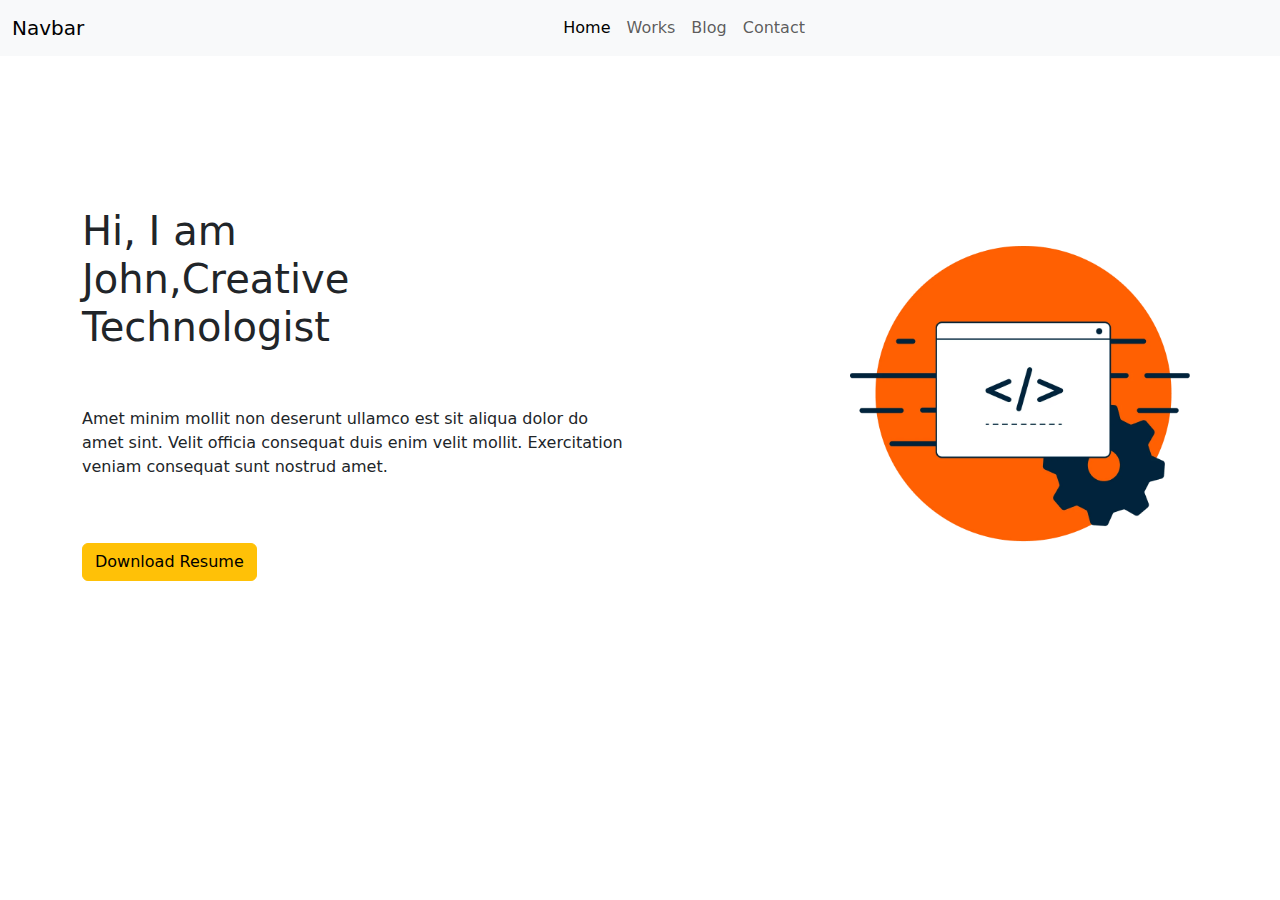
==== index.html @ 99e1ae45 "first commit" ====
<!DOCTYPE html>
<html lang="en">
<head>
    <meta charset="UTF-8">
    <meta name="viewport" content="width=device-width, initial-scale=1.0">
    <title>Portfolio</title>
    <link rel="stylesheet" href="./assets/vendor/bootstrap/css/bootstrap.css">
    <link rel="stylesheet" href="./assets/main/css/style.css">
</head>
<body>

<!-- ################### Home Page Section Begin ################### -->

<!-- Navbar start -->
<nav class="navbar navbar-expand-lg bg-body-tertiary">
    <div class="container-fluid">
      <a class="navbar-brand" href="#">Navbar</a>
      <button class="navbar-toggler" type="button" data-bs-toggle="collapse" data-bs-target="#navbarSupportedContent" aria-controls="navbarSupportedContent" aria-expanded="false" aria-label="Toggle navigation">
        <span class="navbar-toggler-icon"></span>
      </button>
      <div class="collapse navbar-collapse" id="navbarSupportedContent">
        <ul class="navbar-nav m-auto mb-2 mb-lg-0">
            <li class="nav-item">
                <a class="nav-link active" aria-current="page" href="#">Home</a>
              </li>

              <li class="nav-item">
                <a class="nav-link" href="#">Works</a>
              </li>

              <li class="nav-item">
                <a class="nav-link" href="#">Blog</a>
              </li>

              <li class="nav-item">
                <a class="nav-link" href="#">Contact</a>
              </li>
      </div>
    </div>
  </nav>
<!-- Navbar end -->


  <div class="container">
    <div class="home">
        <div class="row h-100">
              <div class="col-12 col-md-8 d-flex flex-column justify-content-center gap-5">
                <h1 class="w-50">Hi, I am John,Creative Technologist</h1>
                <p class="w-75">
                    Amet minim mollit non deserunt ullamco est sit aliqua 
                    dolor do amet sint. Velit officia consequat duis enim 
                    velit mollit. Exercitation veniam consequat sunt nostrud amet.
                </p>
                <div>
                    <a class="btn btn-warning">Download Resume</a>
                </div>
              </div>
            <div class="col-12 col-md-4 d-flex align-items-center">
                <img src="./assets/main/img/roles-developer.webp" alt="developer image" width="100%" height="auto">
            </div>
        </div>
    </div>
  </div>

<!-- ################### Home Page Section End ################### -->


<script src="./assets/vendor/bootstrap/js/bootstrap.bundle.js"></script>
</body>
</html>
---- assets/main/css/style.css ----
/* heebo-regular - latin */
@font-face {
    font-display: swap; /* Check https://developer.mozilla.org/en-US/docs/Web/CSS/@font-face/font-display for other options. */
    font-family: 'Heebo';
    font-style: normal;
    font-weight: 400;
    src: url('./assets/main/fonts/heebo-v22-latin-regular.woff2') format('woff2'); /* Chrome 36+, Opera 23+, Firefox 39+, Safari 12+, iOS 10+ */
  }
  /* heebo-500 - latin */
  @font-face {
    font-display: swap; /* Check https://developer.mozilla.org/en-US/docs/Web/CSS/@font-face/font-display for other options. */
    font-family: 'Heebo';
    font-style: normal;
    font-weight: 500;
    src: url('./assets/main/fonts/heebo-v22-latin-500.woff2') format('woff2'); /* Chrome 36+, Opera 23+, Firefox 39+, Safari 12+, iOS 10+ */
  }
  /* heebo-700 - latin */
  @font-face {
    font-display: swap; /* Check https://developer.mozilla.org/en-US/docs/Web/CSS/@font-face/font-display for other options. */
    font-family: 'Heebo';
    font-style: normal;
    font-weight: 700;
    src: url('./assets/main/fonts/heebo-v22-latin-700.woff2') format('woff2'); /* Chrome 36+, Opera 23+, Firefox 39+, Safari 12+, iOS 10+ */
  }
  /* heebo-900 - latin */
  @font-face {
    font-display: swap; /* Check https://developer.mozilla.org/en-US/docs/Web/CSS/@font-face/font-display for other options. */
    font-family: 'Heebo';
    font-style: normal;
    font-weight: 900;
    src: url('./assets/main/fonts/heebo-v22-latin-900.woff2') format('woff2'); /* Chrome 36+, Opera 23+, Firefox 39+, Safari 12+, iOS 10+ */
  }

* {
    margin: 0;
    padding: 0;
    box-sizing: border-box;
}

/* ----------------- Home Page Section Begin ----------------- */

.home {
    height: 75vh;
}


/* ----------------- Home Page Section End ----------------- */
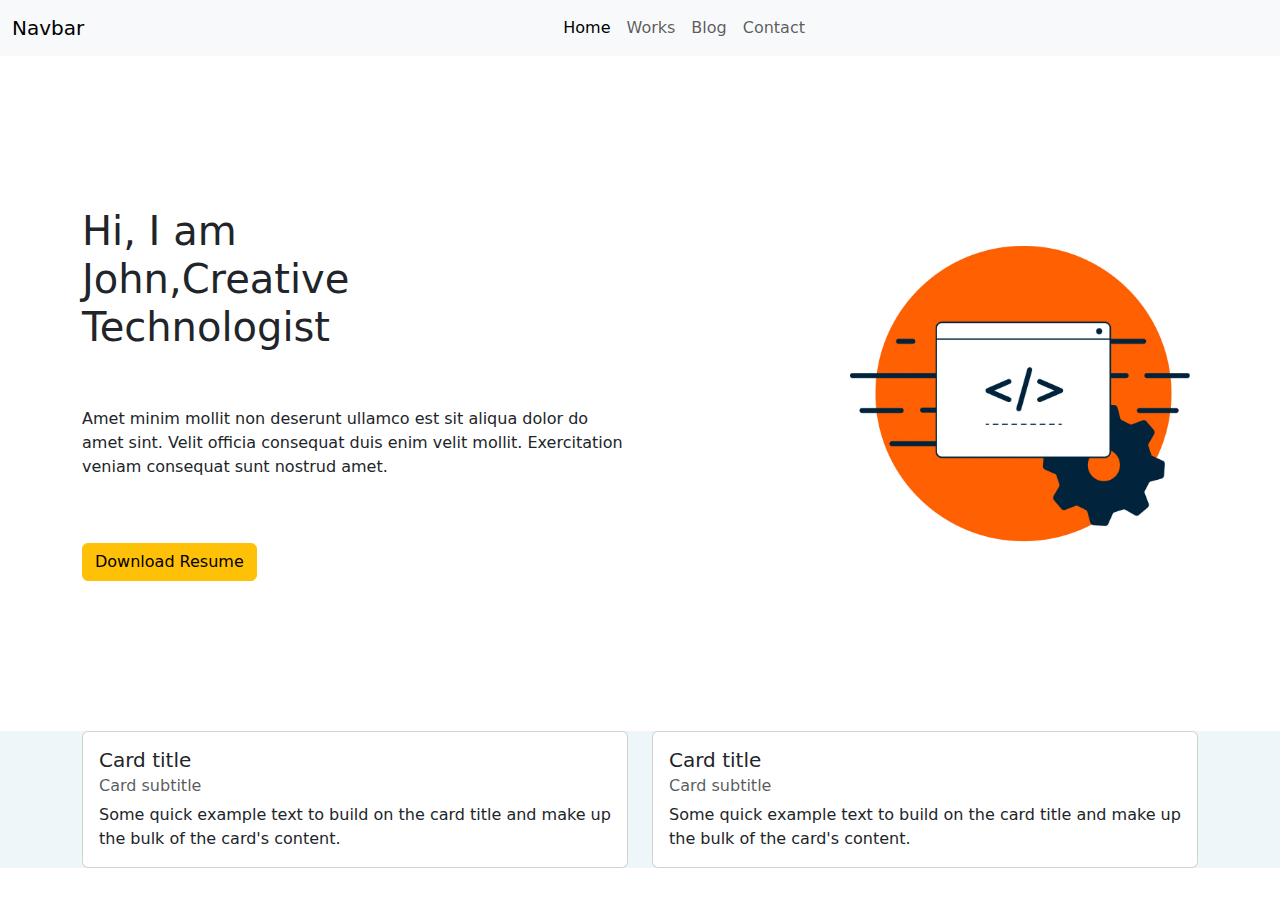
==== commit bd1b9750: "Home Page Finished" ====
--- a/index.html
+++ b/index.html
@@ -42,6 +42,8 @@
 
 
   <div class="container">
+
+    <!-- ##################### Desktop Section ##################### -->
     <div class="home">
         <div class="row h-100">
               <div class="col-12 col-md-8 d-flex flex-column justify-content-center gap-5">
@@ -55,14 +57,74 @@
                     <a class="btn btn-warning">Download Resume</a>
                 </div>
               </div>
-            <div class="col-12 col-md-4 d-flex align-items-center">
+            <div class="col-12 col-md-4 d-flex align-items-center before_img">
                 <img src="./assets/main/img/roles-developer.webp" alt="developer image" width="100%" height="auto">
             </div>
         </div>
     </div>
+
+
+    <!-- ##################### Mobile and Tablet Section ##################### -->
+
+    <div class="home_mb">
+      <div class="col-12 col-md-4 d-flex align-items-center before_img justify-content-center mb-5">
+        <img src="./assets/main/img/roles-developer.webp" alt="developer image" width="60%" height="auto">
+    </div>
+      <div class="row h-100">
+            <div class="col-12 col-md-8 d-flex flex-column justify-content-center gap-2 text-md-start text-center home_text">
+              <h1 class="w-50">Hi, I am John,Creative Technologist</h1>
+              <p class="w-75">
+                  Amet minim mollit non deserunt ullamco est sit aliqua 
+                  dolor do amet sint. Velit officia consequat duis enim 
+                  velit mollit. Exercitation veniam consequat sunt nostrud amet.
+              </p>
+              <div>
+                  <a class="btn btn-warning">Download Resume</a>
+              </div>
+            </div>
+      </div>
   </div>
 
+
+
+</div>
+
+  
+
 <!-- ################### Home Page Section End ################### -->
+
+<!-- ################### Recent Posts Section Begin ################### -->
+<div class="recent_posts">
+  <div class="container">
+    <div class="row">
+
+      <div class="col-12 col-md-6">
+        <div class="card">
+          <div class="card-body">
+            <h5 class="card-title">Card title</h5>
+            <h6 class="card-subtitle mb-2 text-body-secondary">Card subtitle</h6>
+            <p class="card-text">Some quick example text to build on the card title and make up the bulk of the card's content.</p>
+          </div>
+        </div>  
+      </div>
+
+      <div class="col-12 col-md-6">
+        <div class="card">
+          <div class="card-body">
+            <h5 class="card-title">Card title</h5>
+            <h6 class="card-subtitle mb-2 text-body-secondary">Card subtitle</h6>
+            <p class="card-text">Some quick example text to build on the card title and make up the bulk of the card's content.</p>
+          </div>
+        </div>  
+      </div>
+      
+    </div>
+  </div>
+</div>
+<!-- ################### Recent Posts Section End ################### -->
+
+
+
 
 
 <script src="./assets/vendor/bootstrap/js/bootstrap.bundle.js"></script>
--- a/assets/main/css/style.css
+++ b/assets/main/css/style.css
@@ -44,4 +44,43 @@
 }
 
 
-/* ----------------- Home Page Section End ----------------- */+
+
+/* ----------------- Home Page Section End ----------------- */
+
+
+/* ----------------- Recent Posts Page Section Begin ----------------- */
+.recent_posts {
+  background: #EDF7FA;
+}
+
+/* ----------------- Recent Posts Page Section End ----------------- */
+
+
+
+@media screen and (max-width: 768px) {
+  .home_mb {
+    display: block;
+  }
+  .home_mb .home_text h1, .home_mb .home_text p {
+    width: 100% !important;
+  }
+}
+
+@media screen and (max-width: 768px) {
+  .home {
+    display: none;
+  }
+}
+
+@media screen and (min-width: 768px) {
+  .home_mb {
+    display: none;
+  }
+}
+
+@media screen and (min-width: 768px) {
+  .home {
+    display: block;
+  }
+}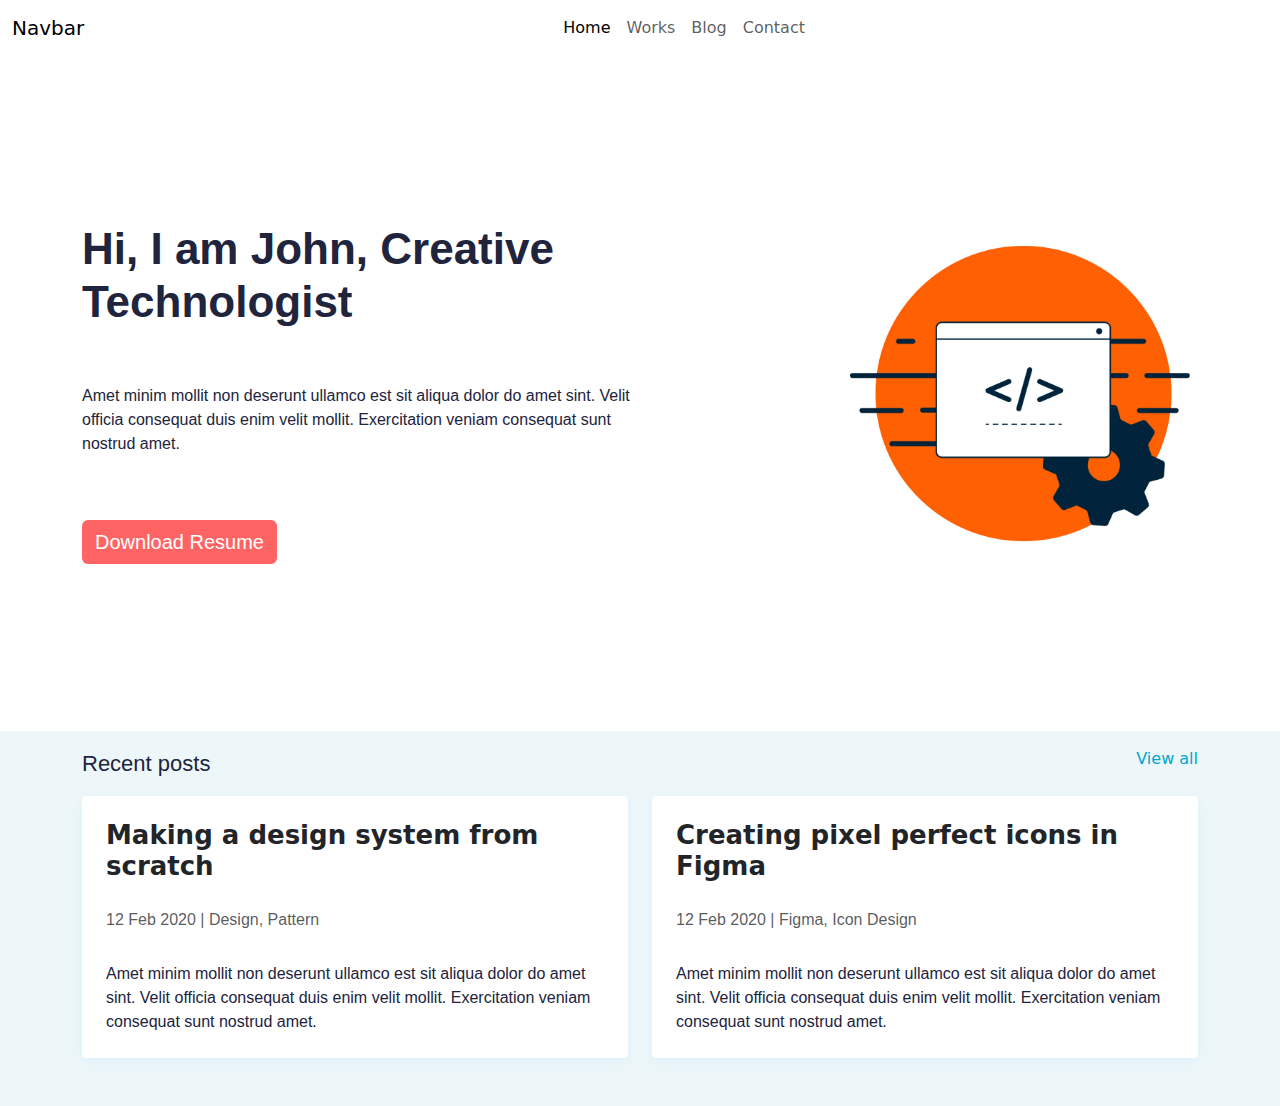
==== commit f8ad43e4: "Recent Posts Page Finished" ====
--- a/index.html
+++ b/index.html
@@ -12,7 +12,7 @@
 <!-- ################### Home Page Section Begin ################### -->
 
 <!-- Navbar start -->
-<nav class="navbar navbar-expand-lg bg-body-tertiary">
+<nav class="navbar navbar-expand-lg">
     <div class="container-fluid">
       <a class="navbar-brand" href="#">Navbar</a>
       <button class="navbar-toggler" type="button" data-bs-toggle="collapse" data-bs-target="#navbarSupportedContent" aria-controls="navbarSupportedContent" aria-expanded="false" aria-label="Toggle navigation">
@@ -47,14 +47,14 @@
     <div class="home">
         <div class="row h-100">
               <div class="col-12 col-md-8 d-flex flex-column justify-content-center gap-5">
-                <h1 class="w-50">Hi, I am John,Creative Technologist</h1>
-                <p class="w-75">
+                <h1 class="w-75 main_title text_cs">Hi, I am John, Creative Technologist</h1>
+                <p class="w-75 text_cs">
                     Amet minim mollit non deserunt ullamco est sit aliqua 
                     dolor do amet sint. Velit officia consequat duis enim 
                     velit mollit. Exercitation veniam consequat sunt nostrud amet.
                 </p>
                 <div>
-                    <a class="btn btn-warning">Download Resume</a>
+                    <a class="btn btn_cs text_cs">Download Resume</a>
                 </div>
               </div>
             <div class="col-12 col-md-4 d-flex align-items-center before_img">
@@ -72,14 +72,14 @@
     </div>
       <div class="row h-100">
             <div class="col-12 col-md-8 d-flex flex-column justify-content-center gap-2 text-md-start text-center home_text">
-              <h1 class="w-50">Hi, I am John,Creative Technologist</h1>
-              <p class="w-75">
+              <h1 class="w-50 main_title text_cs">Hi, I am John, Creative Technologist</h1>
+              <p class="w-75 text_cs">
                   Amet minim mollit non deserunt ullamco est sit aliqua 
                   dolor do amet sint. Velit officia consequat duis enim 
                   velit mollit. Exercitation veniam consequat sunt nostrud amet.
               </p>
-              <div>
-                  <a class="btn btn-warning">Download Resume</a>
+              <div class="mb-4">
+                  <a class="btn btn_cs text_cs">Download Resume</a>
               </div>
             </div>
       </div>
@@ -96,28 +96,43 @@
 <!-- ################### Recent Posts Section Begin ################### -->
 <div class="recent_posts">
   <div class="container">
-    <div class="row">
 
-      <div class="col-12 col-md-6">
-        <div class="card">
-          <div class="card-body">
-            <h5 class="card-title">Card title</h5>
-            <h6 class="card-subtitle mb-2 text-body-secondary">Card subtitle</h6>
-            <p class="card-text">Some quick example text to build on the card title and make up the bulk of the card's content.</p>
+    <div class="recent_view d-flex justify-content-between py-3">
+      <span class="recent_text text_cs">Recent posts</span>
+      <a href="#" class="link_cs">View all</a>
+    </div>
+    <div class="row pb-4 pb-sm-5">
+
+      <div class="col-12 col-md-6 mb-4 mb-md-0 ">
+        <div class="card card_cs p-2">
+          <div class="card-body d-grid gap-2 gap-md-4">
+            <h5 class="card-title second_title">Making a design system from scratch</h5>
+            <h6 class="card-subtitle mb-2 text-body-secondary text_cs">12 Feb 2020 | Design, Pattern</h6>
+            <p class="card-text text_cs">
+              Amet minim mollit non deserunt ullamco est sit aliqua dolor do amet sint. 
+              Velit officia consequat duis enim velit mollit. Exercitation veniam consequat 
+              sunt nostrud amet.
+            </p>
           </div>
         </div>  
       </div>
 
-      <div class="col-12 col-md-6">
-        <div class="card">
-          <div class="card-body">
-            <h5 class="card-title">Card title</h5>
-            <h6 class="card-subtitle mb-2 text-body-secondary">Card subtitle</h6>
-            <p class="card-text">Some quick example text to build on the card title and make up the bulk of the card's content.</p>
+      <div class="col-12 col-md-6 mb-4 mb-md-0 ">
+        <div class="card card_cs p-2">
+          <div class="card-body d-grid gap-2 gap-md-4">
+            <h5 class="card-title second_title">Creating pixel perfect icons in Figma</h5>
+            <h6 class="card-subtitle mb-2 text-body-secondary text_cs">12 Feb 2020 | Figma, Icon Design</h6>
+            <p class="card-text text_cs">
+              Amet minim mollit non deserunt ullamco est sit aliqua dolor do amet sint. 
+              Velit officia consequat duis enim velit mollit. Exercitation veniam consequat 
+              sunt nostrud amet.
+            </p>
           </div>
         </div>  
       </div>
+
       
+
     </div>
   </div>
 </div>
--- a/assets/main/css/style.css
+++ b/assets/main/css/style.css
@@ -31,11 +31,44 @@
     src: url('./assets/main/fonts/heebo-v22-latin-900.woff2') format('woff2'); /* Chrome 36+, Opera 23+, Firefox 39+, Safari 12+, iOS 10+ */
   }
 
+:root {
+  --dark-font: #21243D;
+  --btn-color: #FF6464;
+  --link-color: #00A8CC;
+}
+
 * {
     margin: 0;
     padding: 0;
     box-sizing: border-box;
 }
+
+.text_cs {
+  font-family: 'heebo', sans-serif;
+  color: var(--dark-font);
+  font-size: 16px;
+}
+
+.main_title {
+  font-size: 44px;
+  font-weight: 700;
+}
+
+.second_title {
+  font-size: 26px;
+  font-weight: 700;
+}
+
+.link_cs {
+  color: var(--link-color);
+  text-decoration: none;
+}
+
+.link_cs:hover {
+  color: blue;
+}
+
+
 
 /* ----------------- Home Page Section Begin ----------------- */
 
@@ -43,8 +76,21 @@
     height: 75vh;
 }
 
+.btn_cs {
+  background-color: var(--btn-color);
+  color: #fff;
+  font-weight: 500;
+  font-size: 20px;
+}
 
+.btn_cs:hover {
+  background-color: #fc8888;
+  color: #fff;
+}
 
+.recent_text {
+  font-size: 22px;
+}
 
 /* ----------------- Home Page Section End ----------------- */
 
@@ -52,6 +98,12 @@
 /* ----------------- Recent Posts Page Section Begin ----------------- */
 .recent_posts {
   background: #EDF7FA;
+}
+
+.card_cs {
+  border-radius: 4px;
+  box-shadow: 0px 4px 10px 0px rgba(187, 225, 250, 0.25);
+  border: none;
 }
 
 /* ----------------- Recent Posts Page Section End ----------------- */
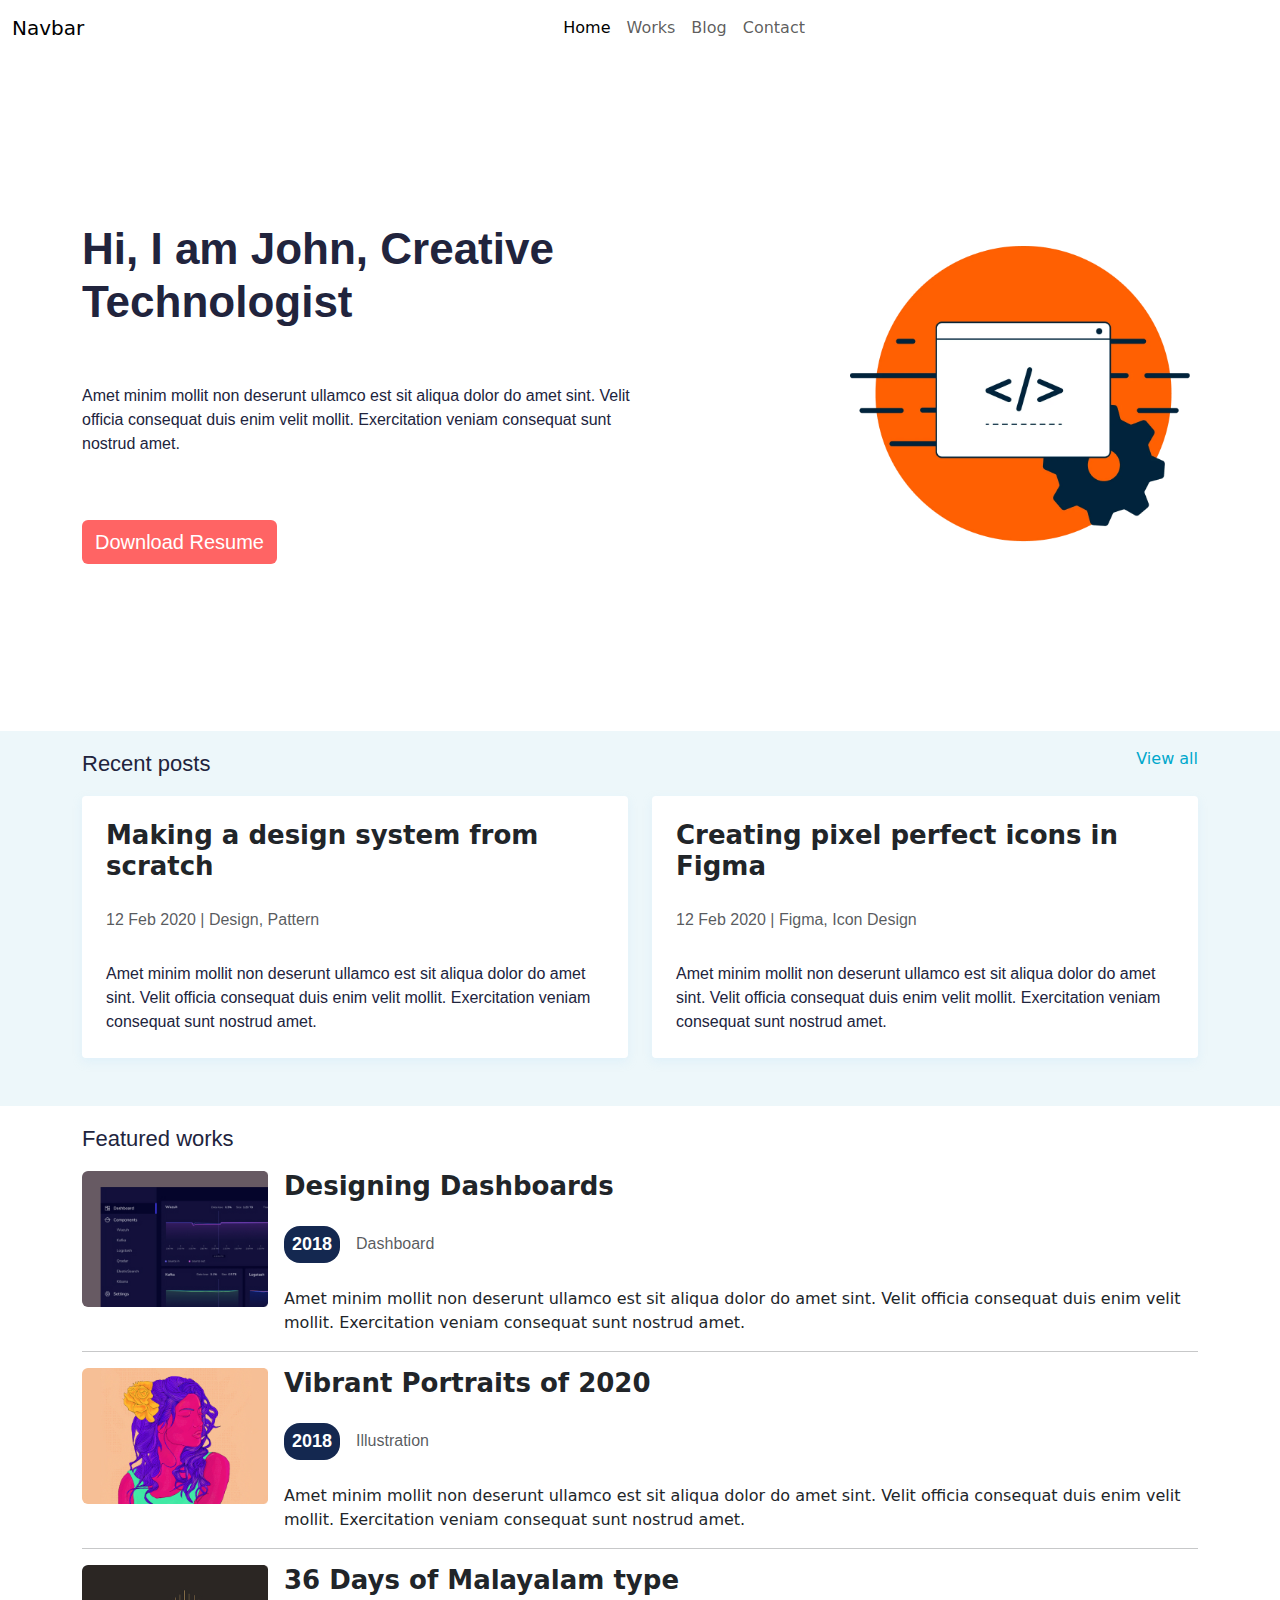
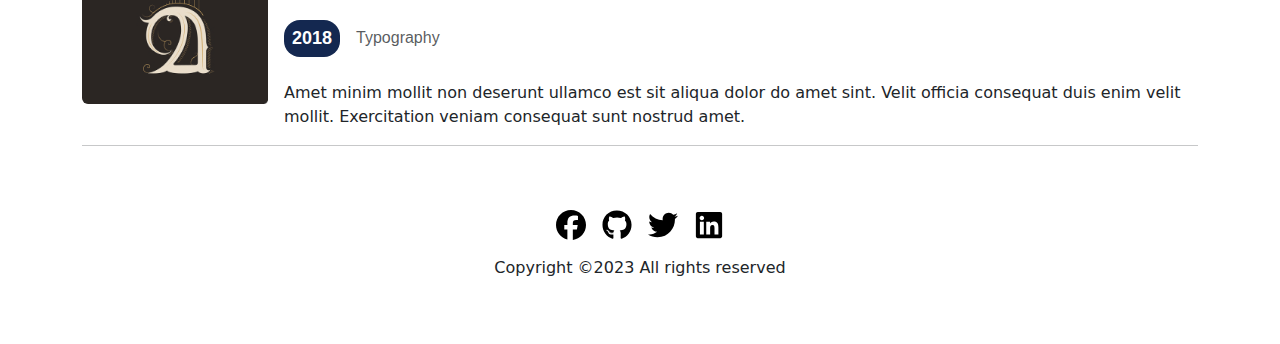
==== commit de0ad927: "Home Page Finished" ====
--- a/index.html
+++ b/index.html
@@ -98,7 +98,7 @@
   <div class="container">
 
     <div class="recent_view d-flex justify-content-between py-3">
-      <span class="recent_text text_cs">Recent posts</span>
+      <span class="cat_text text_cs">Recent posts</span>
       <a href="#" class="link_cs">View all</a>
     </div>
     <div class="row pb-4 pb-sm-5">
@@ -138,6 +138,115 @@
 </div>
 <!-- ################### Recent Posts Section End ################### -->
 
+<!-- ################### Featured Works Section Begin ################### -->
+
+<div class="container">
+  <div class="featured_sp my-3">
+    <span class="cat_text text_cs">Featured works</span>
+
+  </div>
+  <div class="featured_cards">
+    
+    <div class="card_cs_works mb-3">
+      <div class="row g-0">
+        <div class="col-md-2 me-0 me-md-3 mb-3 mb-md-0">
+          <img src="assets/main/img/work_1.jpg" class="img-fluid rounded-start" alt="Work 1" width="100%" height="100%">
+        </div>
+        <div class="col-md">
+          <div class="card-body d-grid gap-4">
+            <h5 class="card-title second_title">Designing Dashboards</h5>
+            <div class="d-flex">
+              <span class="card_year me-3">2018</span>
+              <h6 class="card-subtitle mb-2 text-body-secondary text_cs pt-2">Dashboard</h6>
+            </div>
+            <p class="card-text">Amet minim mollit non deserunt ullamco est sit aliqua dolor do 
+              amet sint. Velit officia consequat duis enim velit mollit. Exercitation veniam consequat 
+              sunt nostrud amet.</p>
+          </div>
+        </div>
+      </div>
+    </div>
+
+    <hr>
+
+
+    <div class="card_cs_works mb-3">
+      <div class="row g-0">
+        <div class="col-md-2 me-0 me-md-3 mb-3 mb-sm-0">
+          <img src="assets/main/img/work_2.jpg" class="img-fluid rounded-start" alt="Work 2" width="100%" height="100%">
+        </div>
+        <div class="col-md">
+          <div class="card-body d-grid gap-4">
+            <h5 class="card-title second_title">Vibrant Portraits of 2020</h5>
+            <div class="d-flex">
+              <span class="card_year me-3">2018</span>
+              <h6 class="card-subtitle mb-2 text-body-secondary text_cs pt-2">Illustration</h6>
+            </div>
+            <p class="card-text">Amet minim mollit non deserunt ullamco est sit aliqua dolor do 
+              amet sint. Velit officia consequat duis enim velit mollit. Exercitation veniam consequat 
+              sunt nostrud amet.</p>
+          </div>
+        </div>
+      </div>
+    </div>
+
+    <hr>
+
+
+    <div class="card_cs_works mb-3">
+      <div class="row g-0">
+        <div class="col-md-2 me-0 me-md-3 mb-3 mb-sm-0">
+          <img src="assets/main/img/work_3.jpg" class="img-fluid rounded-start" alt="Work 3" width="100%" height="100%">
+        </div>
+        <div class="col-md">
+          <div class="card-body d-grid gap-4">
+            <h5 class="card-title second_title">36 Days of Malayalam type</h5>
+            <div class="d-flex">
+              <span class="card_year me-3">2018</span>
+              <h6 class="card-subtitle mb-2 text-body-secondary text_cs pt-2">Typography</h6>
+            </div>
+            <p class="card-text">Amet minim mollit non deserunt ullamco est sit aliqua dolor do 
+              amet sint. Velit officia consequat duis enim velit mollit. Exercitation veniam consequat 
+              sunt nostrud amet.</p>
+          </div>
+        </div>
+      </div>
+    </div>
+
+    <hr>
+
+  </div>
+</div>
+
+<!-- ################### Featured Works Section End ################### -->
+
+<!-- ################### Footer Section Begin ################### -->
+
+<footer class="footer_main d-flex align-items-center flex-column py-5">
+
+  <div class="social_media d-flex gap-3 mb-3">
+    <a href="#">
+      <img src="assets/main/img/facebook.svg" alt="facebook icon" width="30px" height="30px">
+    </a>
+    <a href="#">
+      <img src="assets/main/img/github.svg" alt="github icon" width="30px" height="30px">
+    </a>
+    <a href="#">
+      <img src="assets/main/img/twitter.svg" alt="twitter icon" width="30px" height="30px">
+    </a>
+    <a href="#">
+      <img src="assets/main/img/linkedin.svg" alt="linkedin icon" width="30px" height="30px">
+    </a>
+  </div>
+  <p class="copyright">Copyright ©2023 All rights reserved</p>
+
+</footer>
+
+<!-- ################### Footer Section End ################### -->
+
+
+
+
 
 
 
--- a/assets/main/css/style.css
+++ b/assets/main/css/style.css
@@ -83,14 +83,16 @@
   font-size: 20px;
 }
 
+.cat_text {
+  font-size: 22px;
+}
+
 .btn_cs:hover {
   background-color: #fc8888;
   color: #fff;
 }
 
-.recent_text {
-  font-size: 22px;
-}
+
 
 /* ----------------- Home Page Section End ----------------- */
 
@@ -107,6 +109,33 @@
 }
 
 /* ----------------- Recent Posts Page Section End ----------------- */
+
+/* ----------------- Featured Works Section Begin ----------------- */
+.card_year {
+  font-family: 'heebo', sans-serif;
+  font-size: 18px;
+  font-weight: 900;
+  color: #fff;
+  border-radius: 16px;
+  background: #142850;
+  padding: 5px 8px;
+}
+
+/* ----------------- Featured Works Section End ----------------- */
+
+/* ----------------- Footer Section Begin ----------------- */
+
+.footer_main {
+
+}
+
+.social_media a {
+  text-decoration: none;
+}
+
+/* ----------------- Footer Section End ----------------- */
+
+
 
 
 
@@ -135,4 +164,20 @@
   .home {
     display: block;
   }
-}+}
+
+@media screen and (max-width: 768px) {
+  .main_title {
+    font-size: 32px;
+  }
+  
+  .second_title {
+    font-size: 22px;
+  }  
+
+  .cat_text {
+    font-size: 16px;
+  }
+}
+
+
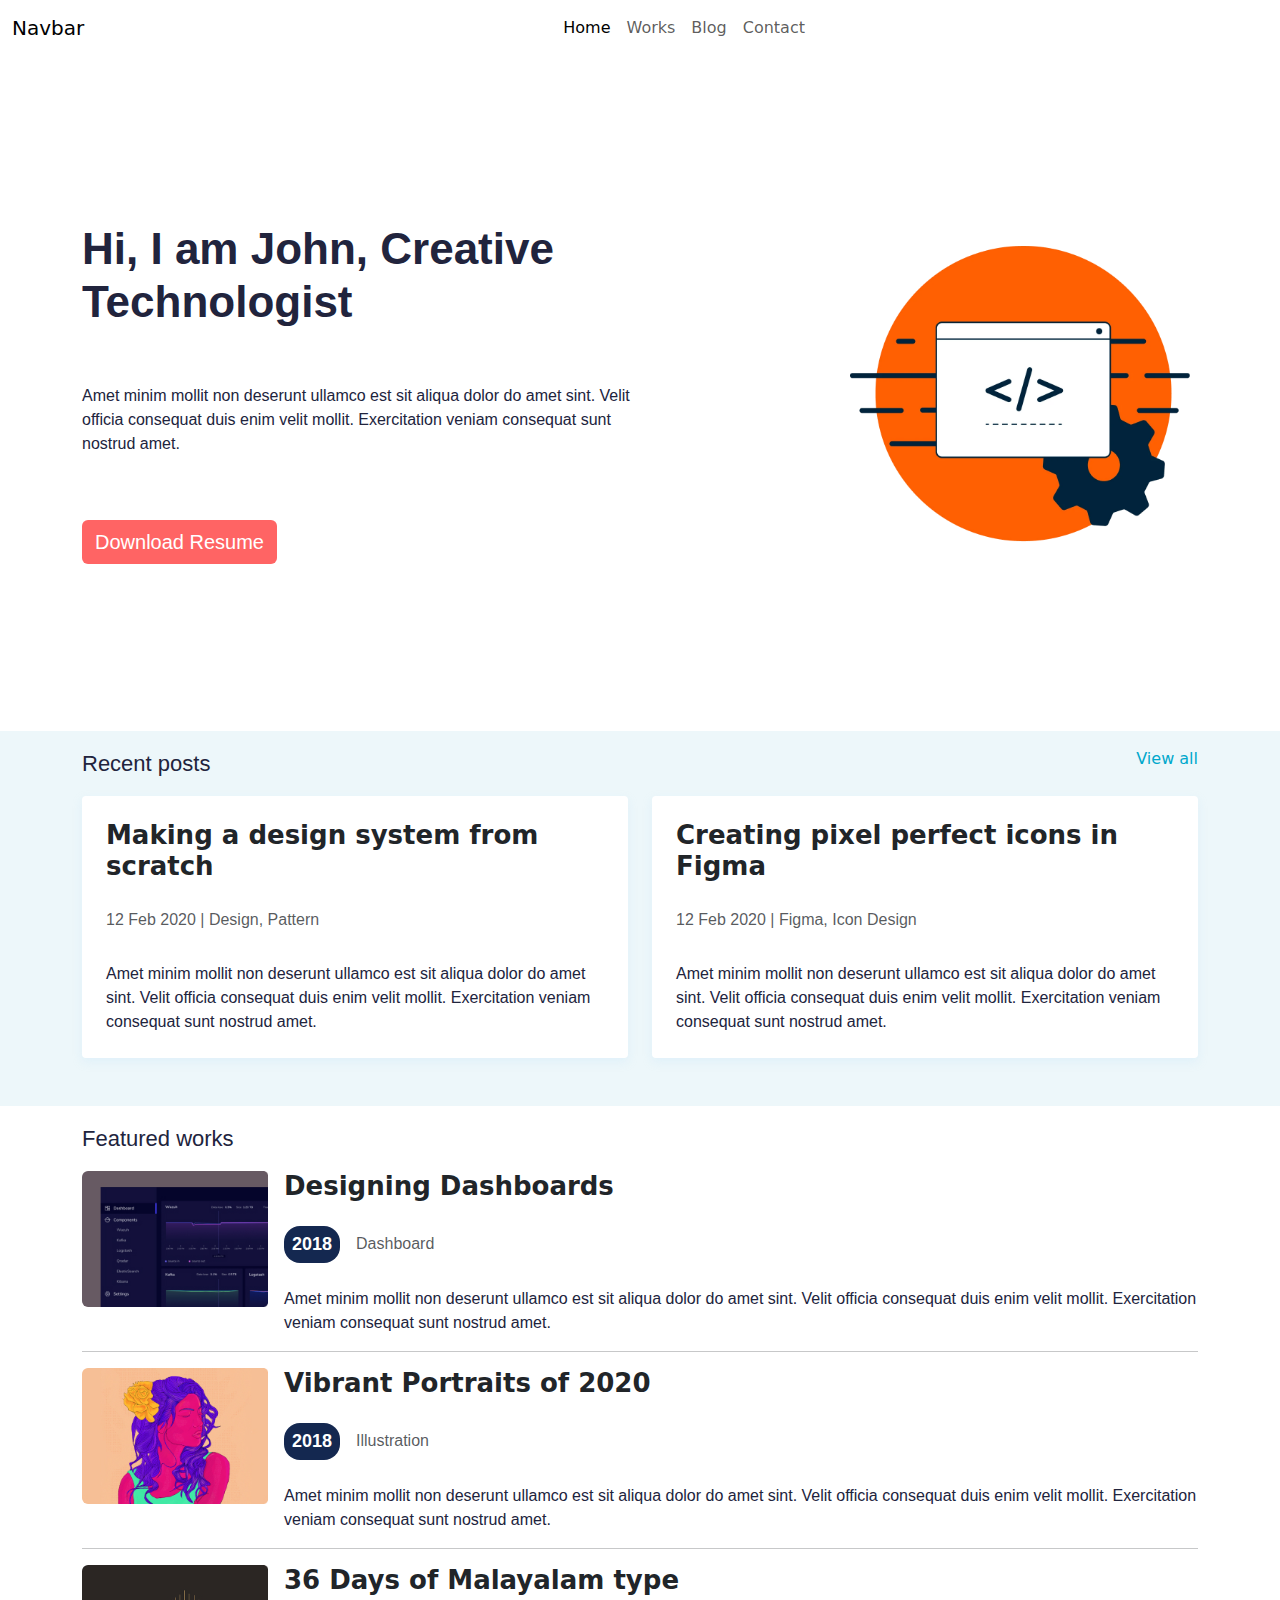
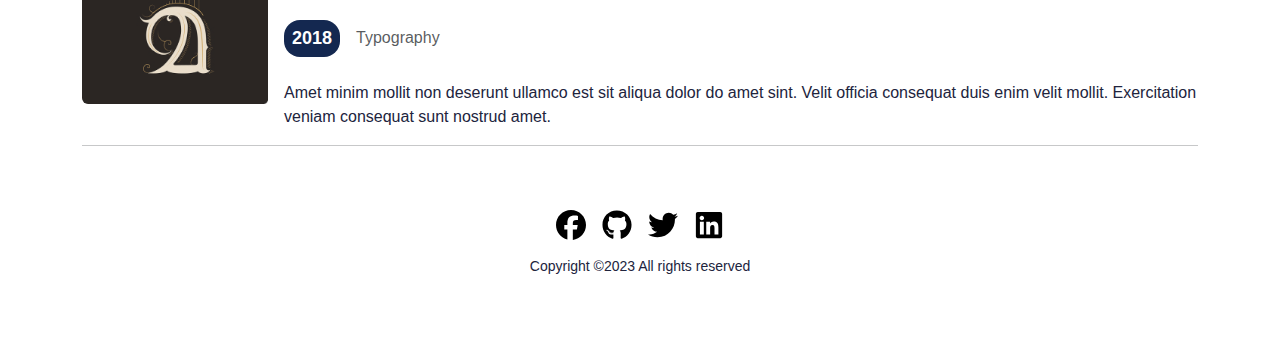
==== commit 7fa12664: "fix some problems" ====
--- a/index.html
+++ b/index.html
@@ -159,7 +159,7 @@
               <span class="card_year me-3">2018</span>
               <h6 class="card-subtitle mb-2 text-body-secondary text_cs pt-2">Dashboard</h6>
             </div>
-            <p class="card-text">Amet minim mollit non deserunt ullamco est sit aliqua dolor do 
+            <p class="card-text text_cs">Amet minim mollit non deserunt ullamco est sit aliqua dolor do 
               amet sint. Velit officia consequat duis enim velit mollit. Exercitation veniam consequat 
               sunt nostrud amet.</p>
           </div>
@@ -182,7 +182,7 @@
               <span class="card_year me-3">2018</span>
               <h6 class="card-subtitle mb-2 text-body-secondary text_cs pt-2">Illustration</h6>
             </div>
-            <p class="card-text">Amet minim mollit non deserunt ullamco est sit aliqua dolor do 
+            <p class="card-text text_cs">Amet minim mollit non deserunt ullamco est sit aliqua dolor do 
               amet sint. Velit officia consequat duis enim velit mollit. Exercitation veniam consequat 
               sunt nostrud amet.</p>
           </div>
@@ -205,7 +205,7 @@
               <span class="card_year me-3">2018</span>
               <h6 class="card-subtitle mb-2 text-body-secondary text_cs pt-2">Typography</h6>
             </div>
-            <p class="card-text">Amet minim mollit non deserunt ullamco est sit aliqua dolor do 
+            <p class="card-text text_cs">Amet minim mollit non deserunt ullamco est sit aliqua dolor do 
               amet sint. Velit officia consequat duis enim velit mollit. Exercitation veniam consequat 
               sunt nostrud amet.</p>
           </div>
@@ -228,7 +228,7 @@
     <a href="#">
       <img src="assets/main/img/facebook.svg" alt="facebook icon" width="30px" height="30px">
     </a>
-    <a href="#">
+    <a href="https://github.com/mansuroff123" target="_blank">
       <img src="assets/main/img/github.svg" alt="github icon" width="30px" height="30px">
     </a>
     <a href="#">
@@ -238,7 +238,7 @@
       <img src="assets/main/img/linkedin.svg" alt="linkedin icon" width="30px" height="30px">
     </a>
   </div>
-  <p class="copyright">Copyright ©2023 All rights reserved</p>
+  <p class="copyright text_cs">Copyright ©2023 All rights reserved</p>
 
 </footer>
 
--- a/assets/main/css/style.css
+++ b/assets/main/css/style.css
@@ -125,8 +125,8 @@
 
 /* ----------------- Footer Section Begin ----------------- */
 
-.footer_main {
-
+.copyright {
+  font-size: 14px;
 }
 
 .social_media a {
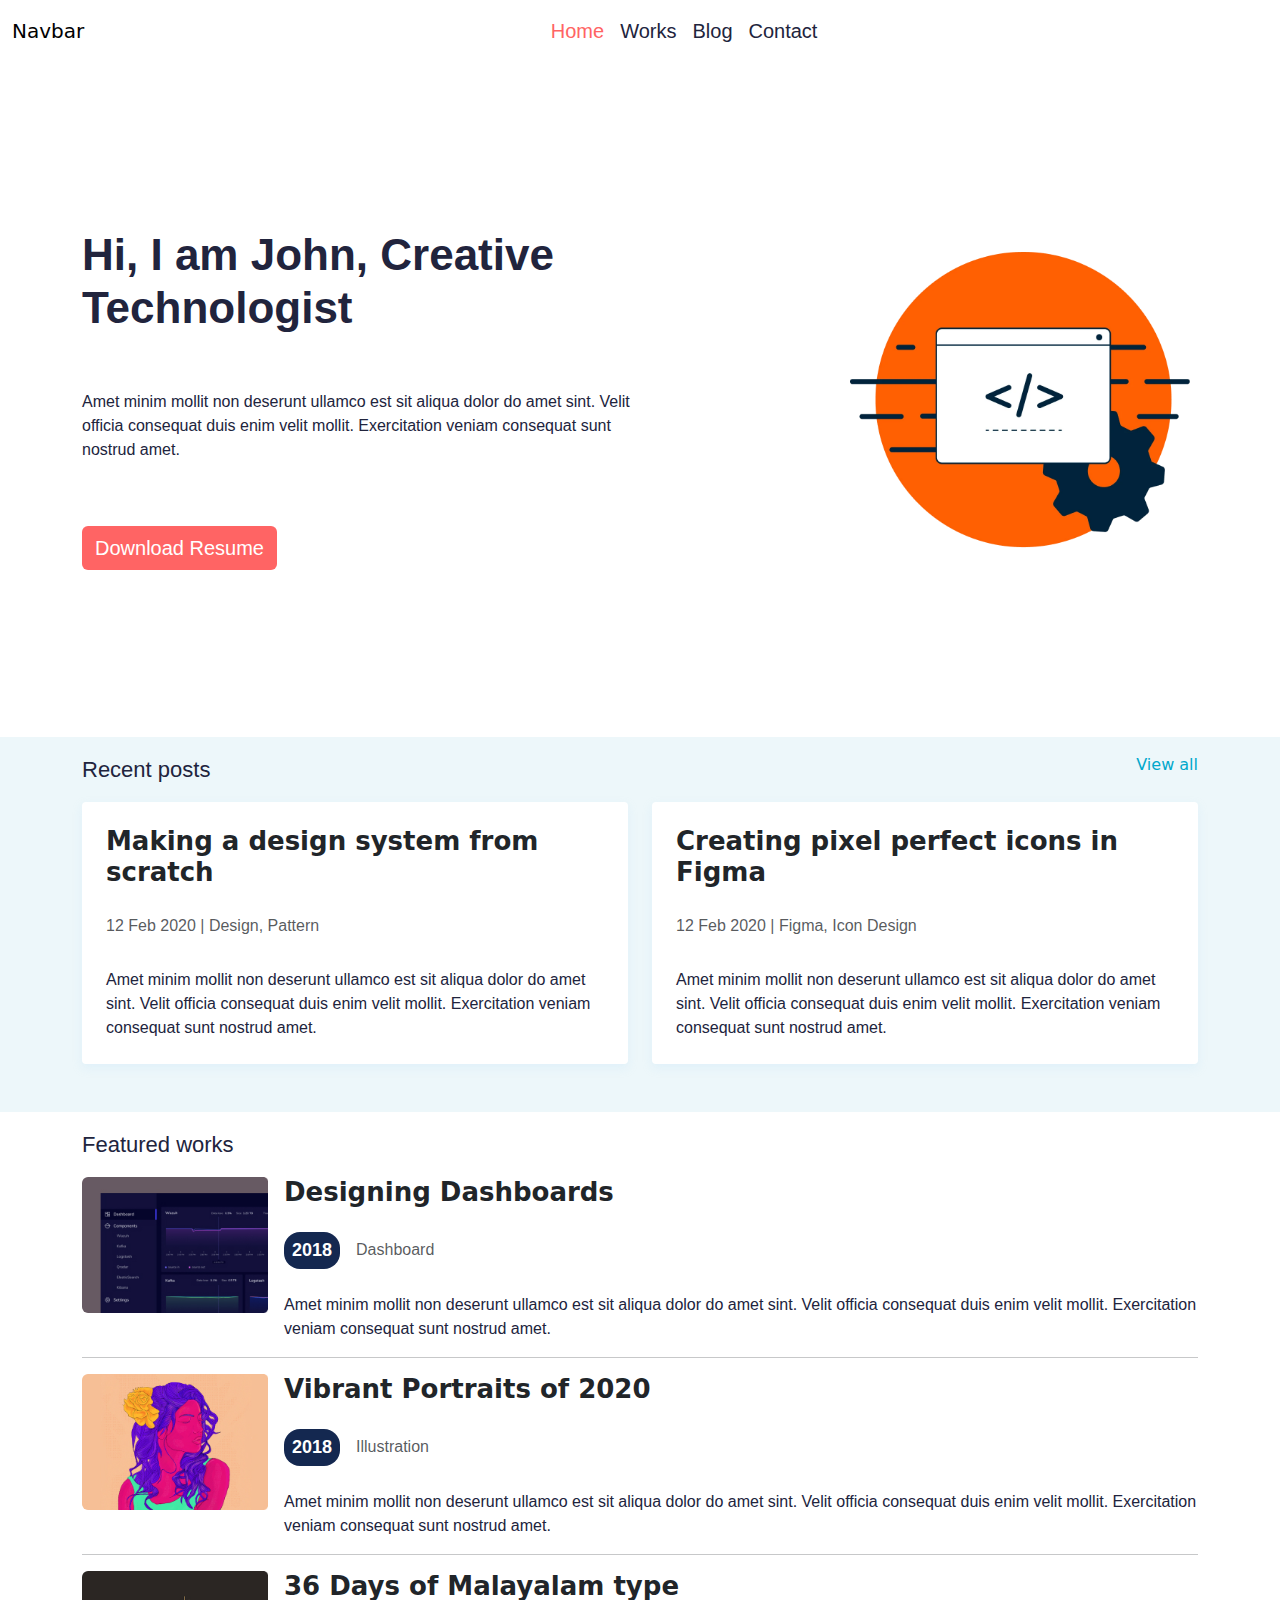
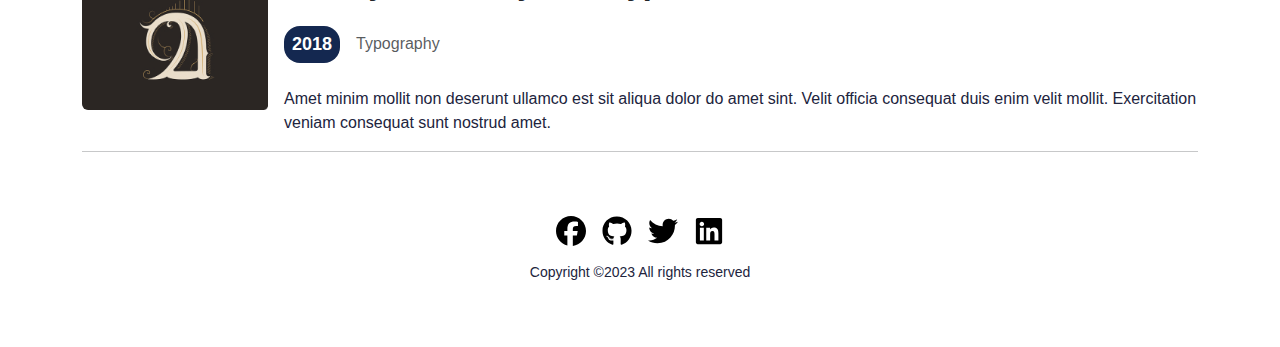
==== commit 3b1c5832: "Blog Page Done" ====
--- a/index.html
+++ b/index.html
@@ -21,20 +21,21 @@
       <div class="collapse navbar-collapse" id="navbarSupportedContent">
         <ul class="navbar-nav m-auto mb-2 mb-lg-0">
             <li class="nav-item">
-                <a class="nav-link active" aria-current="page" href="#">Home</a>
+                <a class="nav-link nav_cs text_cs active active_cs" aria-current="page" href="#">Home</a>
               </li>
 
               <li class="nav-item">
-                <a class="nav-link" href="#">Works</a>
+                <a class="nav-link nav_cs text_cs" href="#">Works</a>
               </li>
 
               <li class="nav-item">
-                <a class="nav-link" href="#">Blog</a>
+                <a class="nav-link nav_cs text_cs" href="blog.html">Blog</a>
               </li>
 
               <li class="nav-item">
-                <a class="nav-link" href="#">Contact</a>
-              </li>
+                <a class="nav-link nav_cs text_cs" href="#">Contact</a>
+              </li>
+          </ul>
       </div>
     </div>
   </nav>
@@ -101,6 +102,7 @@
       <span class="cat_text text_cs">Recent posts</span>
       <a href="#" class="link_cs">View all</a>
     </div>
+
     <div class="row pb-4 pb-sm-5">
 
       <div class="col-12 col-md-6 mb-4 mb-md-0 ">
@@ -131,8 +133,6 @@
         </div>  
       </div>
 
-      
-
     </div>
   </div>
 </div>
--- a/assets/main/css/style.css
+++ b/assets/main/css/style.css
@@ -66,6 +66,11 @@
 
 .link_cs:hover {
   color: blue;
+}
+
+.nav_cs {
+  font-size: 20px;
+  font-weight: 500;
 }
 
 
@@ -92,6 +97,9 @@
   color: #fff;
 }
 
+.active_cs {
+  color: var(--btn-color) !important;
+}
 
 
 /* ----------------- Home Page Section End ----------------- */
@@ -135,6 +143,18 @@
 
 /* ----------------- Footer Section End ----------------- */
 
+/* ----------------- Recent Posts Page Section Begin ----------------- */
+.recent_posts {
+  background: #EDF7FA;
+}
+
+.card_cs_blog {
+  border-radius: 4px;
+  border: none;
+}
+
+/* ----------------- Recent Posts Page Section End ----------------- */
+
 
 
 
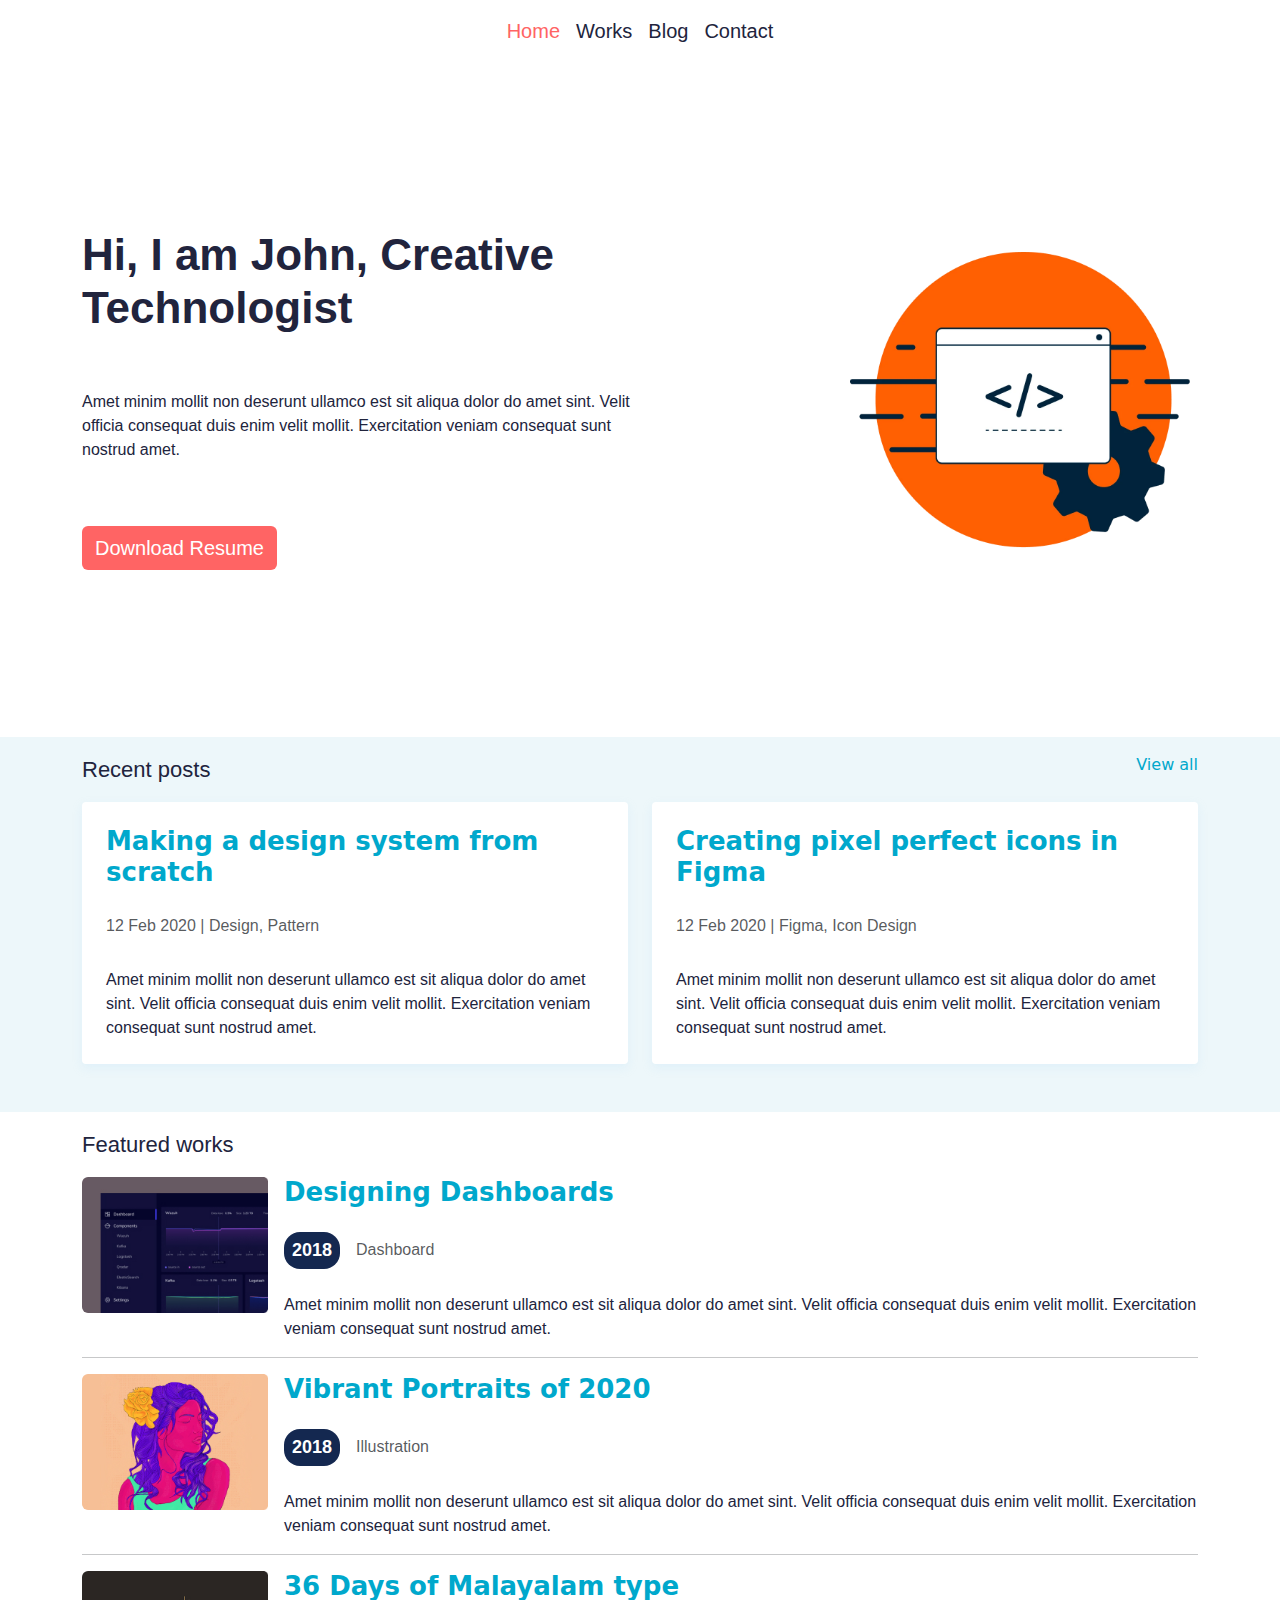
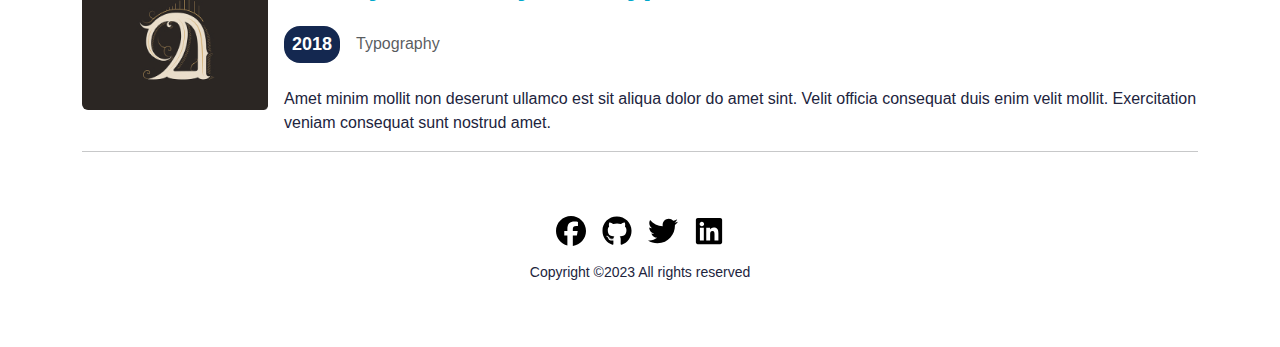
==== commit f14c0dca: "Works Page Done" ====
--- a/index.html
+++ b/index.html
@@ -14,18 +14,17 @@
 <!-- Navbar start -->
 <nav class="navbar navbar-expand-lg">
     <div class="container-fluid">
-      <a class="navbar-brand" href="#">Navbar</a>
       <button class="navbar-toggler" type="button" data-bs-toggle="collapse" data-bs-target="#navbarSupportedContent" aria-controls="navbarSupportedContent" aria-expanded="false" aria-label="Toggle navigation">
         <span class="navbar-toggler-icon"></span>
       </button>
       <div class="collapse navbar-collapse" id="navbarSupportedContent">
         <ul class="navbar-nav m-auto mb-2 mb-lg-0">
             <li class="nav-item">
-                <a class="nav-link nav_cs text_cs active active_cs" aria-current="page" href="#">Home</a>
+                <a class="nav-link nav_cs text_cs active active_cs" aria-current="page" href="index.html">Home</a>
               </li>
 
               <li class="nav-item">
-                <a class="nav-link nav_cs text_cs" href="#">Works</a>
+                <a class="nav-link nav_cs text_cs" href="works.html">Works</a>
               </li>
 
               <li class="nav-item">
@@ -33,7 +32,7 @@
               </li>
 
               <li class="nav-item">
-                <a class="nav-link nav_cs text_cs" href="#">Contact</a>
+                <a class="nav-link nav_cs text_cs" href="#footer_section">Contact</a>
               </li>
           </ul>
       </div>
@@ -55,7 +54,7 @@
                     velit mollit. Exercitation veniam consequat sunt nostrud amet.
                 </p>
                 <div>
-                    <a class="btn btn_cs text_cs">Download Resume</a>
+                    <a class="btn btn_cs text_cs" href="https://docs.google.com/document/d/18Gd3WXqMP-yBIKg-BKmUYfhUga-_o_MMkYbb2o8obwE/edit#heading=h.x8fm1uorkbaw" target="_blank">Download Resume</a>
                 </div>
               </div>
             <div class="col-12 col-md-4 d-flex align-items-center before_img">
@@ -108,7 +107,7 @@
       <div class="col-12 col-md-6 mb-4 mb-md-0 ">
         <div class="card card_cs p-2">
           <div class="card-body d-grid gap-2 gap-md-4">
-            <h5 class="card-title second_title">Making a design system from scratch</h5>
+            <h5 class="card-title second_title"><a href="#" class="link_cs">Making a design system from scratch</a></h5>
             <h6 class="card-subtitle mb-2 text-body-secondary text_cs">12 Feb 2020 | Design, Pattern</h6>
             <p class="card-text text_cs">
               Amet minim mollit non deserunt ullamco est sit aliqua dolor do amet sint. 
@@ -122,7 +121,7 @@
       <div class="col-12 col-md-6 mb-4 mb-md-0 ">
         <div class="card card_cs p-2">
           <div class="card-body d-grid gap-2 gap-md-4">
-            <h5 class="card-title second_title">Creating pixel perfect icons in Figma</h5>
+            <h5 class="card-title second_title"><a href="#" class="link_cs">Creating pixel perfect icons in Figma</a></h5>
             <h6 class="card-subtitle mb-2 text-body-secondary text_cs">12 Feb 2020 | Figma, Icon Design</h6>
             <p class="card-text text_cs">
               Amet minim mollit non deserunt ullamco est sit aliqua dolor do amet sint. 
@@ -154,7 +153,7 @@
         </div>
         <div class="col-md">
           <div class="card-body d-grid gap-4">
-            <h5 class="card-title second_title">Designing Dashboards</h5>
+            <h5 class="card-title second_title"><a href="#" class="link_cs">Designing Dashboards</a></h5>
             <div class="d-flex">
               <span class="card_year me-3">2018</span>
               <h6 class="card-subtitle mb-2 text-body-secondary text_cs pt-2">Dashboard</h6>
@@ -177,7 +176,7 @@
         </div>
         <div class="col-md">
           <div class="card-body d-grid gap-4">
-            <h5 class="card-title second_title">Vibrant Portraits of 2020</h5>
+            <h5 class="card-title second_title"><a href="#" class="link_cs">Vibrant Portraits of 2020</a></h5>
             <div class="d-flex">
               <span class="card_year me-3">2018</span>
               <h6 class="card-subtitle mb-2 text-body-secondary text_cs pt-2">Illustration</h6>
@@ -200,7 +199,7 @@
         </div>
         <div class="col-md">
           <div class="card-body d-grid gap-4">
-            <h5 class="card-title second_title">36 Days of Malayalam type</h5>
+            <h5 class="card-title second_title"><a href="#" class="link_cs">36 Days of Malayalam type</a></h5>
             <div class="d-flex">
               <span class="card_year me-3">2018</span>
               <h6 class="card-subtitle mb-2 text-body-secondary text_cs pt-2">Typography</h6>
@@ -222,8 +221,7 @@
 
 <!-- ################### Footer Section Begin ################### -->
 
-<footer class="footer_main d-flex align-items-center flex-column py-5">
-
+<footer class="footer_main d-flex align-items-center flex-column py-5" id="footer_section">
   <div class="social_media d-flex gap-3 mb-3">
     <a href="#">
       <img src="assets/main/img/facebook.svg" alt="facebook icon" width="30px" height="30px">
--- a/assets/main/css/style.css
+++ b/assets/main/css/style.css
@@ -57,7 +57,13 @@
 .second_title {
   font-size: 26px;
   font-weight: 700;
-}
+  text-decoration: none;
+}
+
+/* .none_link {
+  text-decoration: none;
+  color: 
+} */
 
 .link_cs {
   color: var(--link-color);
@@ -65,7 +71,7 @@
 }
 
 .link_cs:hover {
-  color: blue;
+  color: rgb(44, 44, 206);
 }
 
 .nav_cs {
